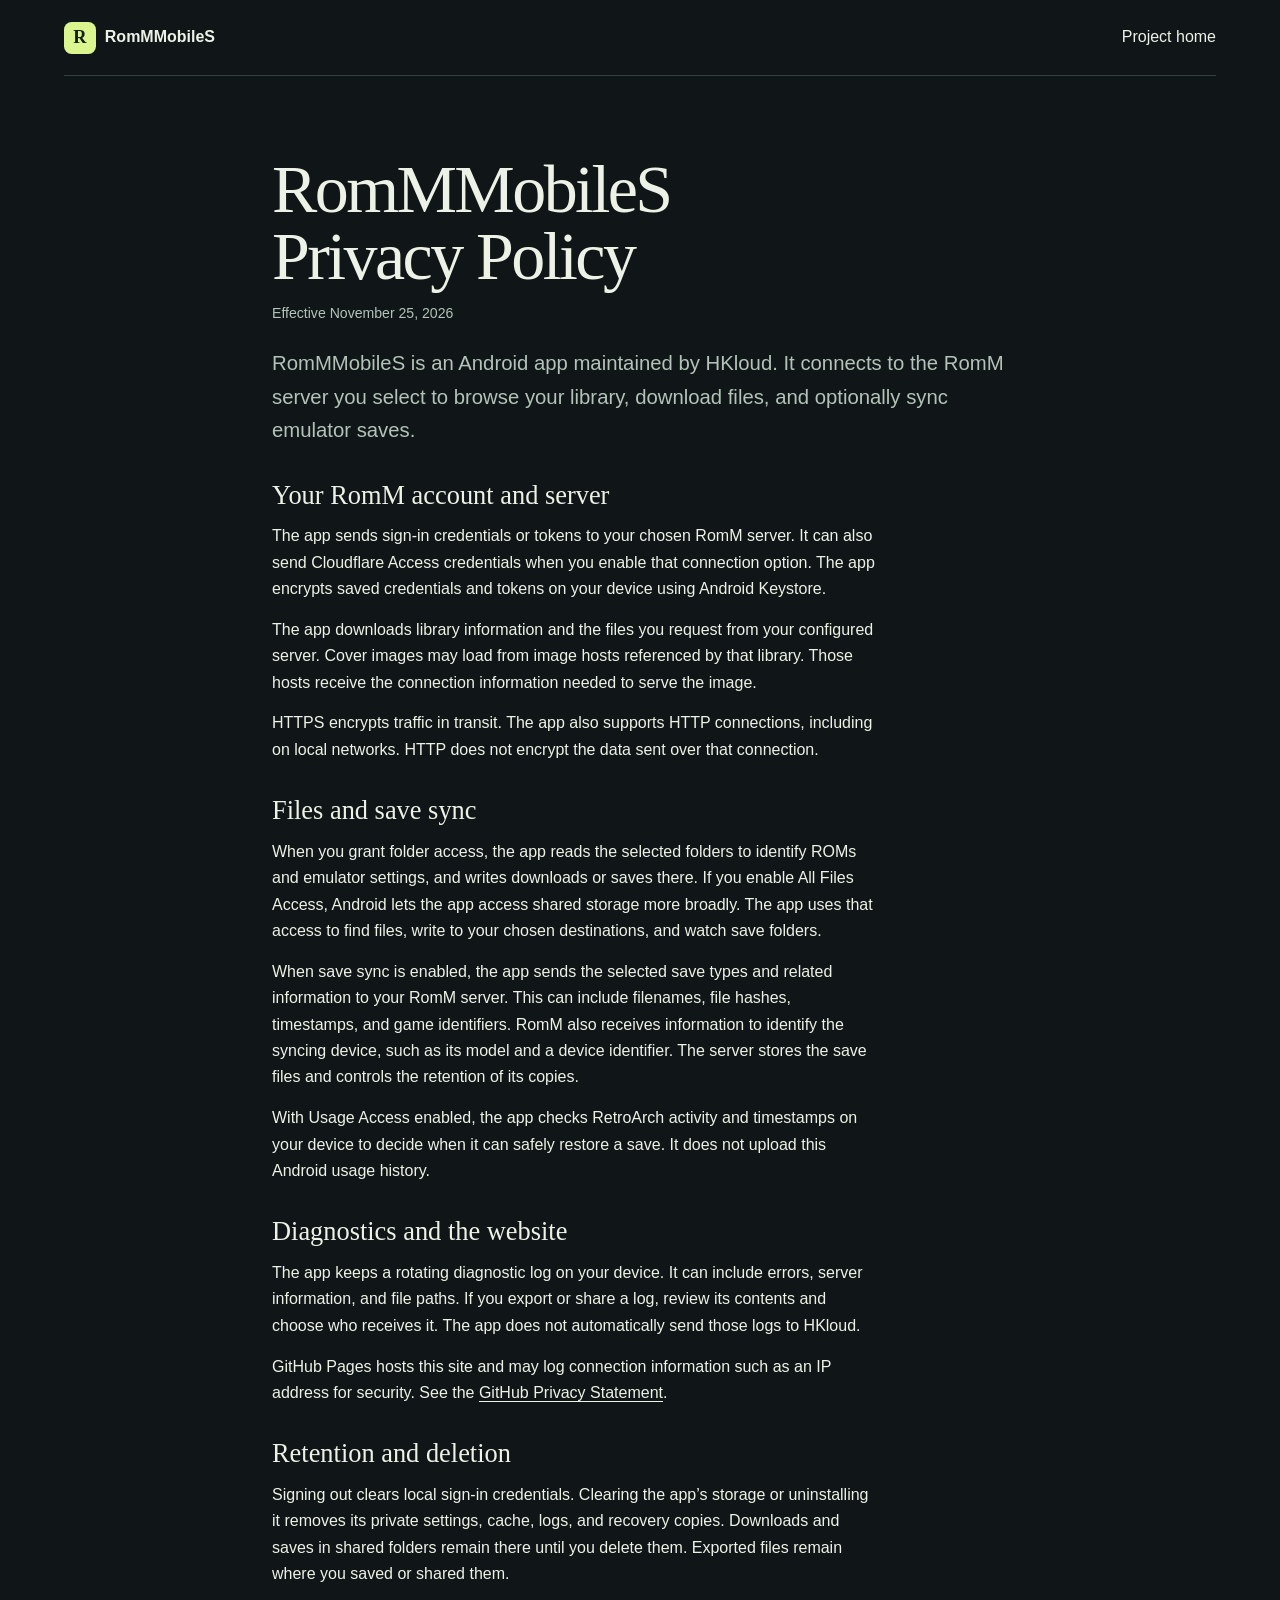
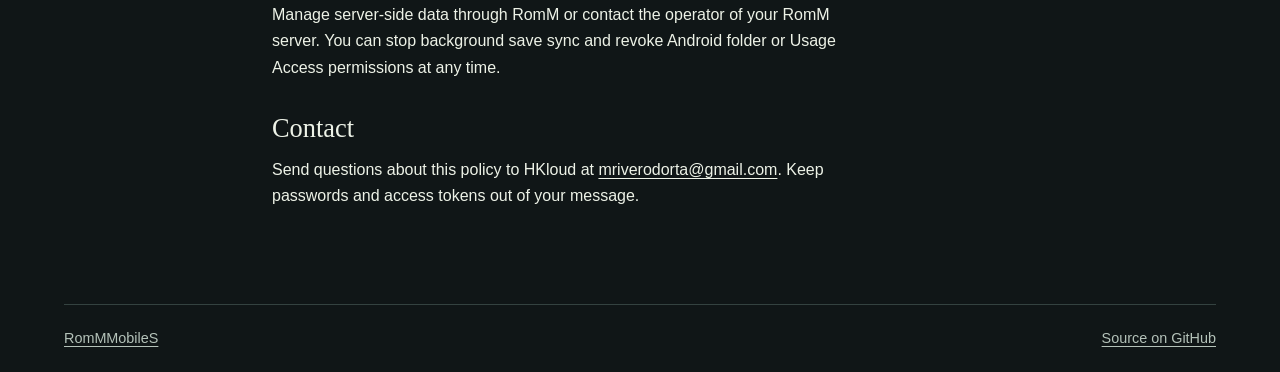
==== docs/privacy/index.html @ 4b058db2 "Add RomMMobileS project and privacy pages" ====
<!doctype html>
<html lang="en">
<head>
  <meta charset="utf-8">
  <meta name="viewport" content="width=device-width, initial-scale=1">
  <meta name="description" content="Learn how RomMMobileS handles your server connection, local files, save data, and diagnostics.">
  <meta name="color-scheme" content="dark">
  <title>Privacy Policy — RomMMobileS</title>
  <link rel="stylesheet" href="../site.css">
</head>
<body>
  <a class="skip" href="#main">Skip to content</a>
  <header class="bar wrap">
    <a class="brand" href="../"><span class="mark" aria-hidden="true">R</span> RomMMobileS</a>
    <nav aria-label="Main navigation"><a href="../">Project home</a></nav>
  </header>

  <main id="main" class="wrap policy">
    <h1>RomMMobileS Privacy Policy</h1>
    <p class="fine">Effective November 25, 2026</p>
    <p class="lede">RomMMobileS is an Android app maintained by HKloud. It connects to the RomM server you select to browse your library, download files, and optionally sync emulator saves.</p>

    <h2>Your RomM account and server</h2>
    <p>The app sends sign-in credentials or tokens to your chosen RomM server. It can also send Cloudflare Access credentials when you enable that connection option. The app encrypts saved credentials and tokens on your device using Android Keystore.</p>
    <p>The app downloads library information and the files you request from your configured server. Cover images may load from image hosts referenced by that library. Those hosts receive the connection information needed to serve the image.</p>
    <p>HTTPS encrypts traffic in transit. The app also supports HTTP connections, including on local networks. HTTP does not encrypt the data sent over that connection.</p>

    <h2>Files and save sync</h2>
    <p>When you grant folder access, the app reads the selected folders to identify ROMs and emulator settings, and writes downloads or saves there. If you enable All Files Access, Android lets the app access shared storage more broadly. The app uses that access to find files, write to your chosen destinations, and watch save folders.</p>
    <p>When save sync is enabled, the app sends the selected save types and related information to your RomM server. This can include filenames, file hashes, timestamps, and game identifiers. RomM also receives information to identify the syncing device, such as its model and a device identifier. The server stores the save files and controls the retention of its copies.</p>
    <p>With Usage Access enabled, the app checks RetroArch activity and timestamps on your device to decide when it can safely restore a save. It does not upload this Android usage history.</p>

    <h2>Diagnostics and the website</h2>
    <p>The app keeps a rotating diagnostic log on your device. It can include errors, server information, and file paths. If you export or share a log, review its contents and choose who receives it. The app does not automatically send those logs to HKloud.</p>
    <p>GitHub Pages hosts this site and may log connection information such as an IP address for security. See the <a href="https://docs.github.com/en/site-policy/privacy-policies/github-general-privacy-statement">GitHub Privacy Statement</a>.</p>

    <h2>Retention and deletion</h2>
    <p>Signing out clears local sign-in credentials. Clearing the app’s storage or uninstalling it removes its private settings, cache, logs, and recovery copies. Downloads and saves in shared folders remain there until you delete them. Exported files remain where you saved or shared them.</p>
    <p>Manage server-side data through RomM or contact the operator of your RomM server. You can stop background save sync and revoke Android folder or Usage Access permissions at any time.</p>

    <h2>Contact</h2>
    <p>Send questions about this policy to HKloud at <a href="mailto:mriverodorta@gmail.com">mriverodorta@gmail.com</a>. Keep passwords and access tokens out of your message.</p>
  </main>

  <footer class="bar wrap footer">
    <a href="../">RomMMobileS</a>
    <a href="https://github.com/mriverodorta/RomMMobileS">Source on GitHub</a>
  </footer>
</body>
</html>
---- docs/site.css ----
:root {
  color-scheme: dark;
  --bg: #101617;
  --panel: #182221;
  --rule: #344240;
  --text: #edf2e7;
  --muted: #b4c2b9;
  --accent: #dbf68e;
  --accent-ink: #132017;
  --body: "Trebuchet MS", "Segoe UI", sans-serif;
  --display: Georgia, "Times New Roman", serif;
}

* { box-sizing: border-box; }
html { scroll-behavior: smooth; }
body {
  margin: 0;
  background: var(--bg);
  color: var(--text);
  font: 1rem/1.65 var(--body);
}

.wrap { width: min(72rem, calc(100% - 3rem)); margin-inline: auto; }
a { color: inherit; text-underline-offset: .2em; }
a:hover { color: var(--accent); }
a:focus-visible { outline: 2px solid var(--accent); outline-offset: 5px; border-radius: .15rem; }
.skip {
  position: absolute;
  inset: .75rem auto auto 1rem;
  padding: .5rem 1rem;
  background: var(--text);
  color: var(--bg);
  transform: translateY(-220%);
}
.skip:focus { transform: none; }

.bar {
  display: flex;
  align-items: center;
  justify-content: space-between;
  flex-wrap: wrap;
  gap: 1rem 1.75rem;
  padding-block: 1.35rem;
  border-bottom: 1px solid var(--rule);
}
.bar nav { display: flex; flex-wrap: wrap; gap: .45rem 1.5rem; }
.bar nav a, .brand { text-decoration: none; }
.brand { display: inline-flex; gap: .55rem; align-items: center; font-weight: 700; }
.mark {
  display: inline-grid;
  place-items: center;
  width: 2rem;
  height: 2rem;
  color: var(--accent-ink);
  background: var(--accent);
  border-radius: .48rem;
  font: 700 1.15rem var(--display);
}

.hero {
  display: grid;
  grid-template-columns: minmax(0, 1.45fr) minmax(0, 1fr);
  align-items: center;
  gap: clamp(2.5rem, 6vw, 6rem);
  padding-block: clamp(3.5rem, 9vw, 7.6rem);
}
.kicker, .section-label { color: var(--accent); font-size: .92rem; font-weight: 700; }
h1, h2 { font: 400 2rem/1.17 var(--display); margin: 0 0 .8rem; text-wrap: balance; }
h1 { font-size: clamp(2.65rem, 7.2vw, 6.2rem); letter-spacing: -.038em; line-height: .98; }
p { margin: 0 0 .9rem; }
.lede { color: var(--muted); font-size: clamp(1.05rem, 1.9vw, 1.27rem); max-width: 37rem; margin-block: 1.35rem; }
.fine { color: var(--muted); font-size: .88rem; }
.actions { display: flex; flex-wrap: wrap; align-items: center; gap: .9rem 1.3rem; margin-block: 1.85rem .8rem; }
.button {
  display: inline-flex;
  align-items: center;
  gap: 1rem;
  padding: .7rem 1.1rem;
  border-radius: .45rem;
  background: var(--accent);
  color: var(--accent-ink);
  font-weight: 700;
  text-decoration: none;
}
.button:hover { background: #effcb6; color: var(--accent-ink); }
.secondary { display: inline-flex; gap: .4rem; align-items: center; color: var(--accent); }

.route {
  margin: 0;
  padding: 1.4rem clamp(1rem, 4vw, 2.35rem) 1.85rem;
  border: 1px solid #546653;
  border-radius: .85rem;
  background: var(--panel);
}
.route-title { display: flex; gap: .6rem; align-items: center; padding-bottom: 1rem; border-bottom: 1px solid var(--rule); font-size: .9rem; }
.lamp { width: .53rem; height: .53rem; border-radius: 50%; background: var(--accent); }
.route ol { list-style: none; margin: 0; padding: 0; }
.route li { display: flex; align-items: center; gap: .9rem; position: relative; padding-top: 1.35rem; }
.route li + li::before { content: ""; position: absolute; left: .83rem; top: -.35rem; width: 1px; height: 1.59rem; background: #617950; }
.node { width: 1.7rem; height: .96rem; flex: 0 0 auto; border: 1px solid #aec595; border-radius: .28rem; background: #23342b; }
.node.server { width: 1.23rem; height: 1.23rem; margin-inline: .235rem; border-radius: .22rem; border: 3px double var(--accent); }
.route strong { display: block; }
.route li div span { color: var(--muted); font-size: .87rem; display: block; }

.section { border-top: 1px solid var(--rule); padding-block: clamp(2rem, 5vw, 3.75rem); }
.section-label { margin-bottom: 1.15rem; }
.features { display: grid; grid-template-columns: repeat(3, minmax(0, 1fr)); gap: 1.8rem; }
.features article + article { border-left: 1px solid var(--rule); padding-left: 1.8rem; }
.features p, .setup p, .notes p { color: var(--muted); }
.setup { display: grid; grid-template-columns: minmax(0, .9fr) minmax(0, 1.1fr); gap: clamp(1.1rem, 6vw, 5rem); }
.setup ol { margin: 0; padding: 0 0 0 1.6rem; }
.setup li { padding: .8rem 0 .8rem .4rem; border-bottom: 1px solid var(--rule); }
.setup li::marker { color: var(--accent); font-weight: 700; }
.notes h2 { font-size: 1.5rem; }
.notes p { margin: 0; }
.footer { border-top: 1px solid var(--rule); border-bottom: 0; color: var(--muted); font-size: .9rem; }

.policy { max-width: 46rem; padding-block: clamp(2.5rem, 7vw, 5rem); }
.policy h1 { font-size: clamp(2.45rem, 6vw, 4.25rem); margin-bottom: .8rem; }
.policy h2 { font-size: 1.65rem; margin-top: 2rem; }
.policy p { max-width: 68ch; }
.policy a { overflow-wrap: anywhere; }

@media (max-width: 50rem) {
  .hero { grid-template-columns: minmax(0, 1fr); }
  .route { max-width: 32rem; }
  .features { grid-template-columns: minmax(0, 1fr); gap: 1.2rem; }
  .features article + article { border-left: 0; border-top: 1px solid var(--rule); padding: 1.2rem 0 0; }
  .features p { margin-bottom: 0; }
}
@media (max-width: 36rem) {
  .wrap { width: calc(100% - 2rem); }
  .bar nav { gap: .65rem 1rem; }
  .setup { grid-template-columns: minmax(0, 1fr); }
  .wide-break { display: none; }
}
@media (prefers-reduced-motion: reduce) {
  html { scroll-behavior: auto; }
}
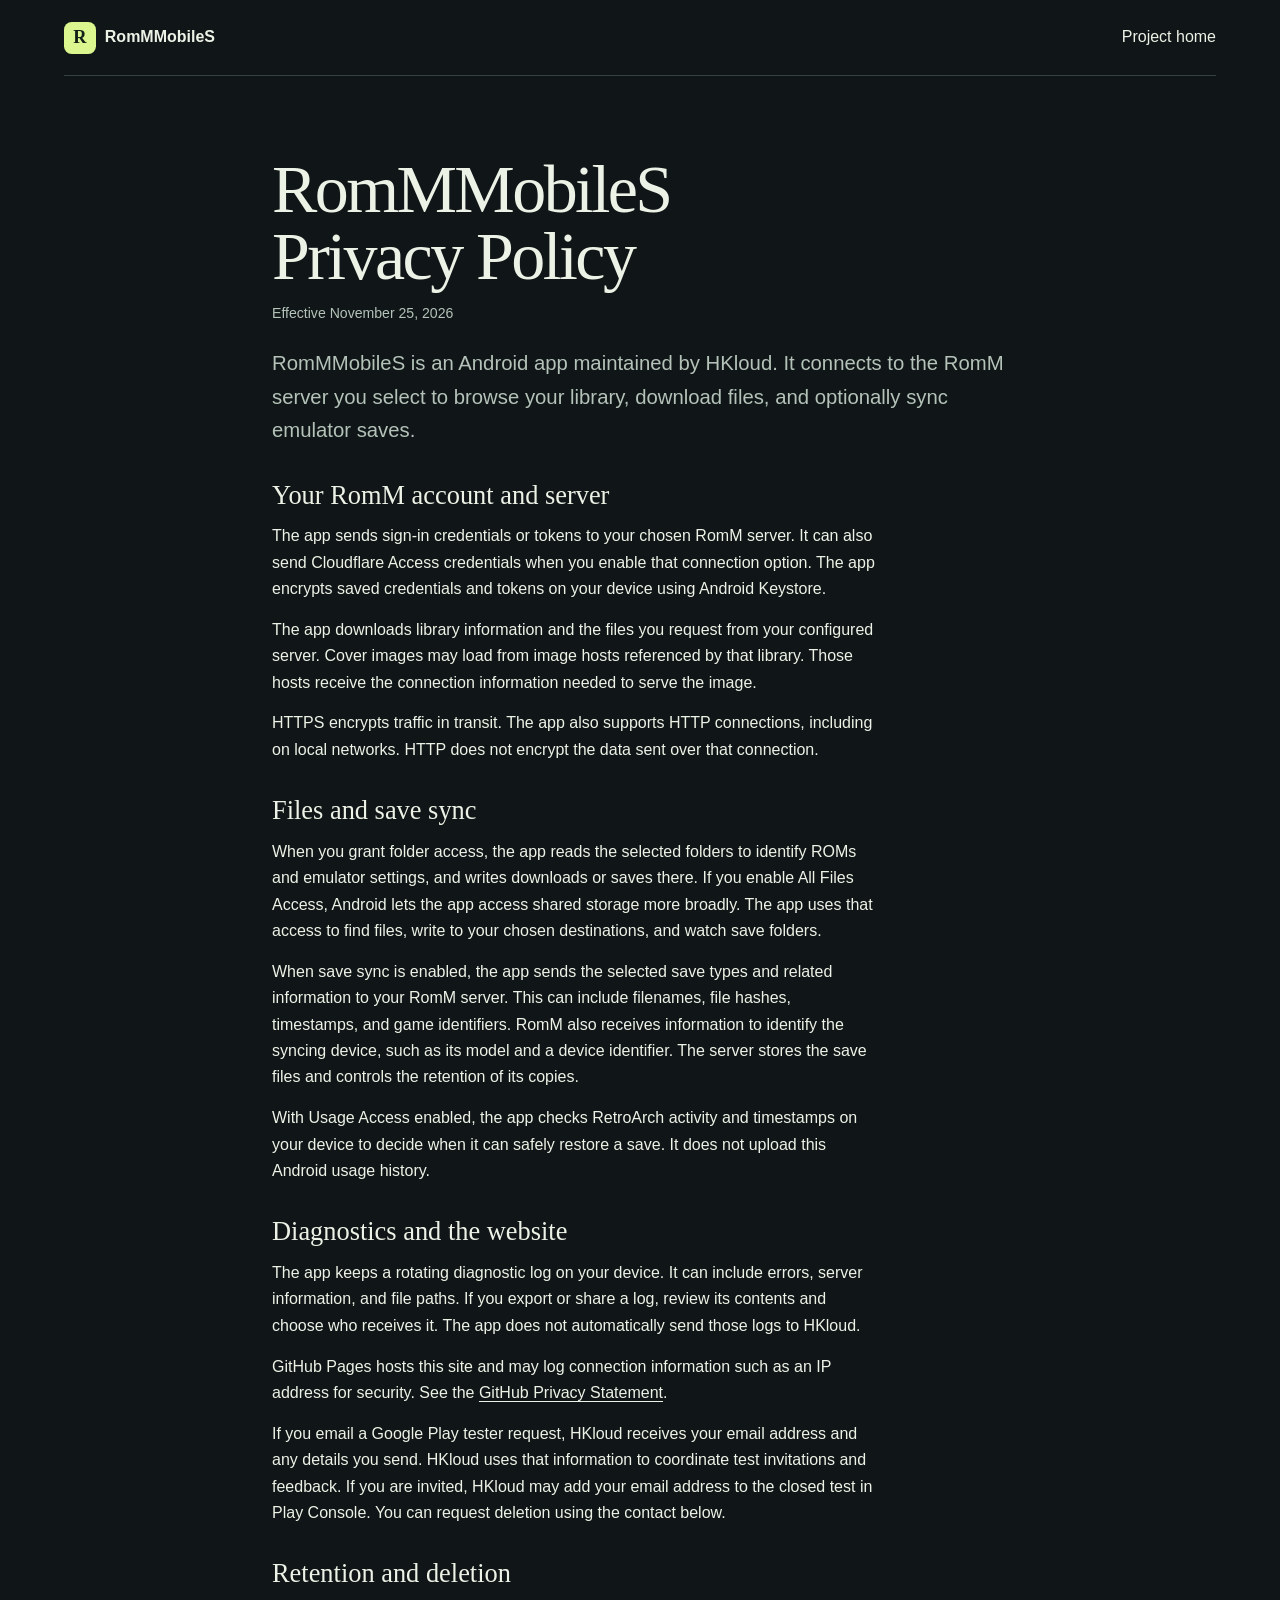
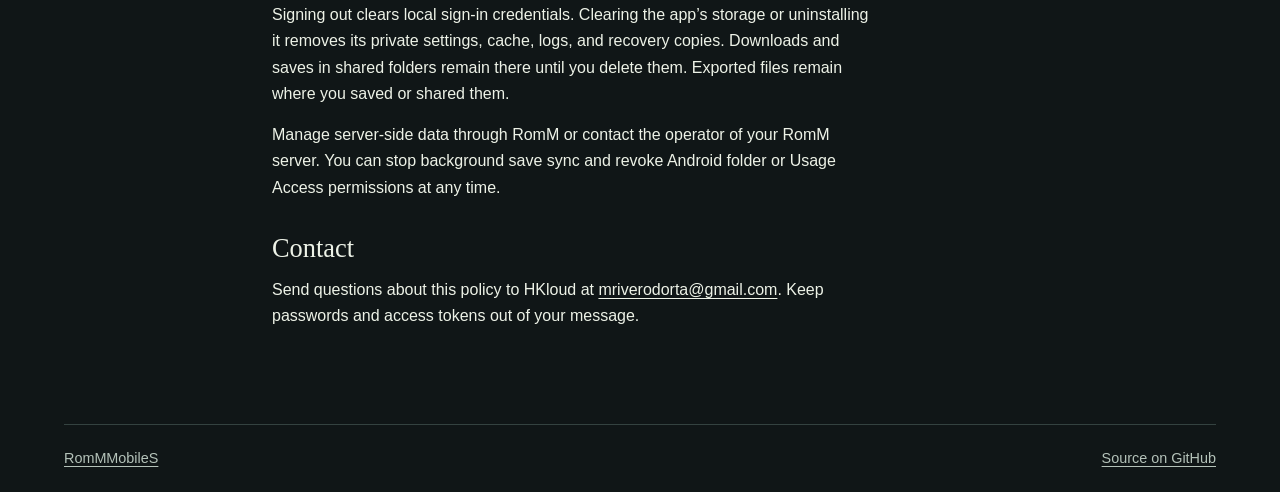
==== commit e42521a0: "Invite Google Play testers on the project site" ====
--- a/docs/privacy/index.html
+++ b/docs/privacy/index.html
@@ -33,6 +33,7 @@
     <h2>Diagnostics and the website</h2>
     <p>The app keeps a rotating diagnostic log on your device. It can include errors, server information, and file paths. If you export or share a log, review its contents and choose who receives it. The app does not automatically send those logs to HKloud.</p>
     <p>GitHub Pages hosts this site and may log connection information such as an IP address for security. See the <a href="https://docs.github.com/en/site-policy/privacy-policies/github-general-privacy-statement">GitHub Privacy Statement</a>.</p>
+    <p>If you email a Google Play tester request, HKloud receives your email address and any details you send. HKloud uses that information to coordinate test invitations and feedback. If you are invited, HKloud may add your email address to the closed test in Play Console. You can request deletion using the contact below.</p>
 
     <h2>Retention and deletion</h2>
     <p>Signing out clears local sign-in credentials. Clearing the app’s storage or uninstalling it removes its private settings, cache, logs, and recovery copies. Downloads and saves in shared folders remain there until you delete them. Exported files remain where you saved or shared them.</p>
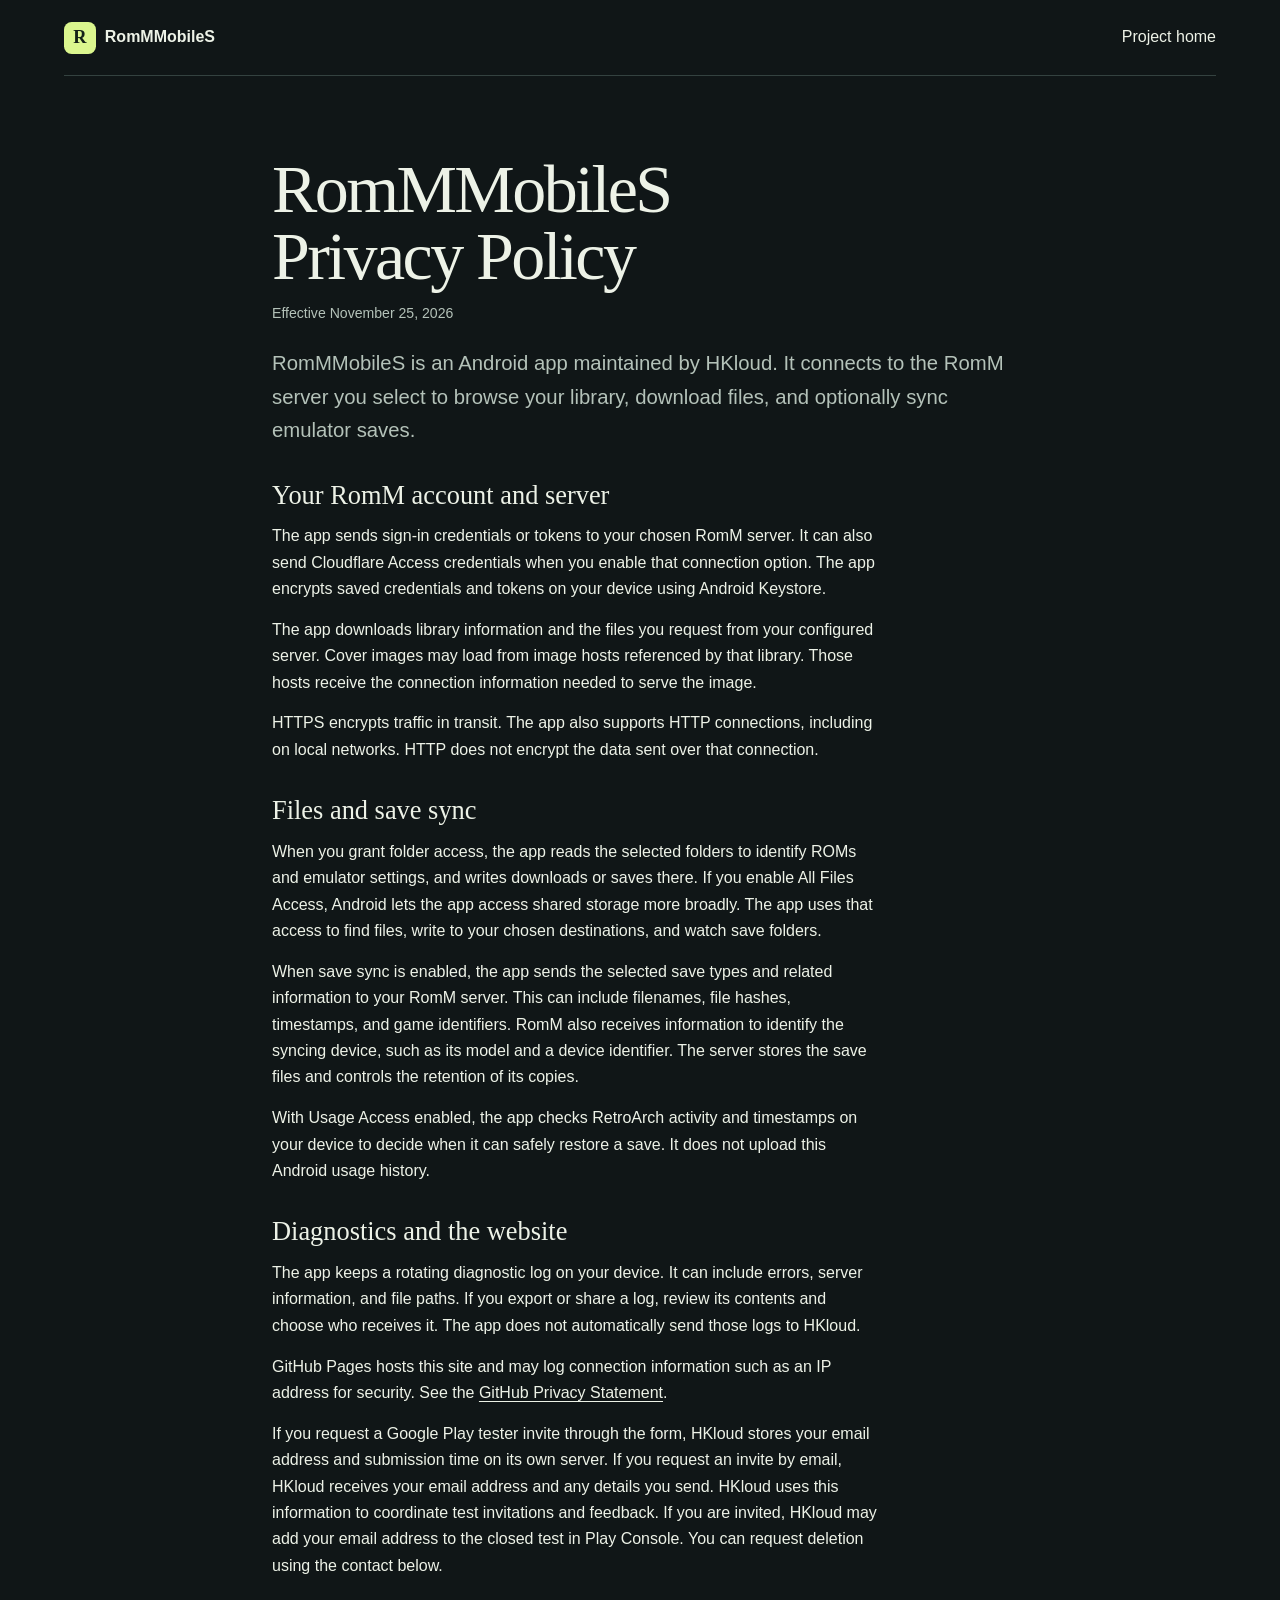
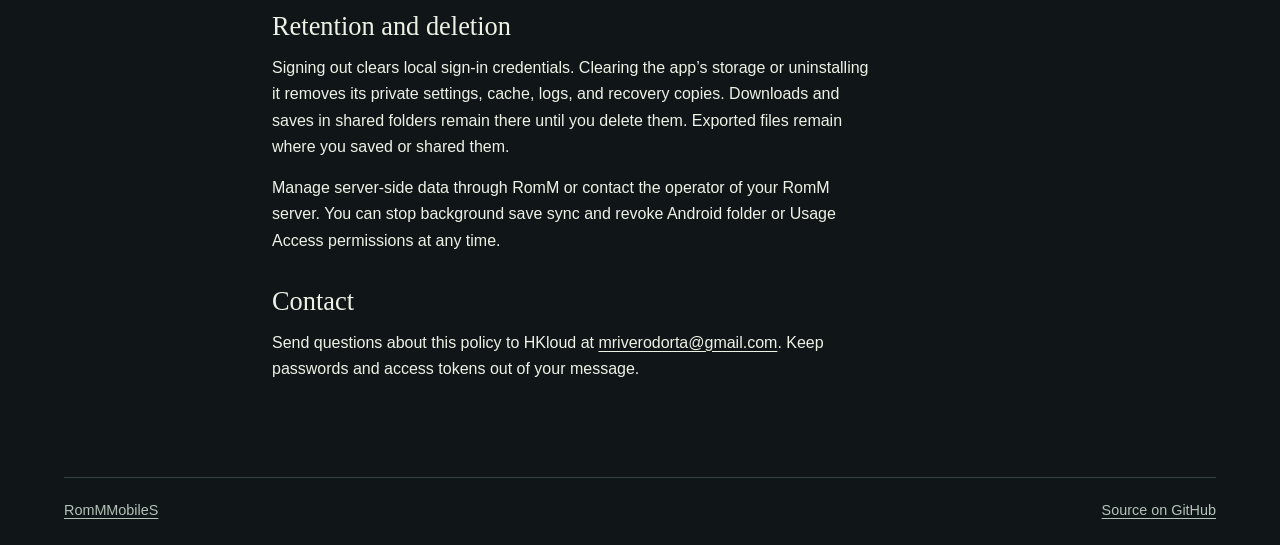
==== commit 86d3b215: "Store Google Play tester signups on a self-hosted service" ====
--- a/docs/privacy/index.html
+++ b/docs/privacy/index.html
@@ -33,7 +33,7 @@
     <h2>Diagnostics and the website</h2>
     <p>The app keeps a rotating diagnostic log on your device. It can include errors, server information, and file paths. If you export or share a log, review its contents and choose who receives it. The app does not automatically send those logs to HKloud.</p>
     <p>GitHub Pages hosts this site and may log connection information such as an IP address for security. See the <a href="https://docs.github.com/en/site-policy/privacy-policies/github-general-privacy-statement">GitHub Privacy Statement</a>.</p>
-    <p>If you email a Google Play tester request, HKloud receives your email address and any details you send. HKloud uses that information to coordinate test invitations and feedback. If you are invited, HKloud may add your email address to the closed test in Play Console. You can request deletion using the contact below.</p>
+    <p>If you request a Google Play tester invite through the form, HKloud stores your email address and submission time on its own server. If you request an invite by email, HKloud receives your email address and any details you send. HKloud uses this information to coordinate test invitations and feedback. If you are invited, HKloud may add your email address to the closed test in Play Console. You can request deletion using the contact below.</p>
 
     <h2>Retention and deletion</h2>
     <p>Signing out clears local sign-in credentials. Clearing the app’s storage or uninstalling it removes its private settings, cache, logs, and recovery copies. Downloads and saves in shared folders remain there until you delete them. Exported files remain where you saved or shared them.</p>
--- a/docs/site.css
+++ b/docs/site.css
@@ -111,6 +111,20 @@
 .setup ol { margin: 0; padding: 0 0 0 1.6rem; }
 .setup li { padding: .8rem 0 .8rem .4rem; border-bottom: 1px solid var(--rule); }
 .setup li::marker { color: var(--accent); font-weight: 700; }
+.tester-form { display: grid; gap: .65rem; margin-block: 1rem; }
+.tester-form input {
+  min-width: 0;
+  padding: .65rem .8rem;
+  border: 1px solid #71806c;
+  border-radius: .45rem;
+  background: var(--panel);
+  color: var(--text);
+  font: inherit;
+}
+.tester-form .button { justify-self: start; border: 0; font: inherit; font-weight: 700; cursor: pointer; }
+.tester-form :is(input, button):focus-visible { outline: 2px solid var(--accent); outline-offset: 3px; }
+.tester-form button:disabled { opacity: .65; cursor: wait; }
+#tester-status { margin: 0; }
 .notes h2 { font-size: 1.5rem; }
 .notes p { margin: 0; }
 .footer { border-top: 1px solid var(--rule); border-bottom: 0; color: var(--muted); font-size: .9rem; }
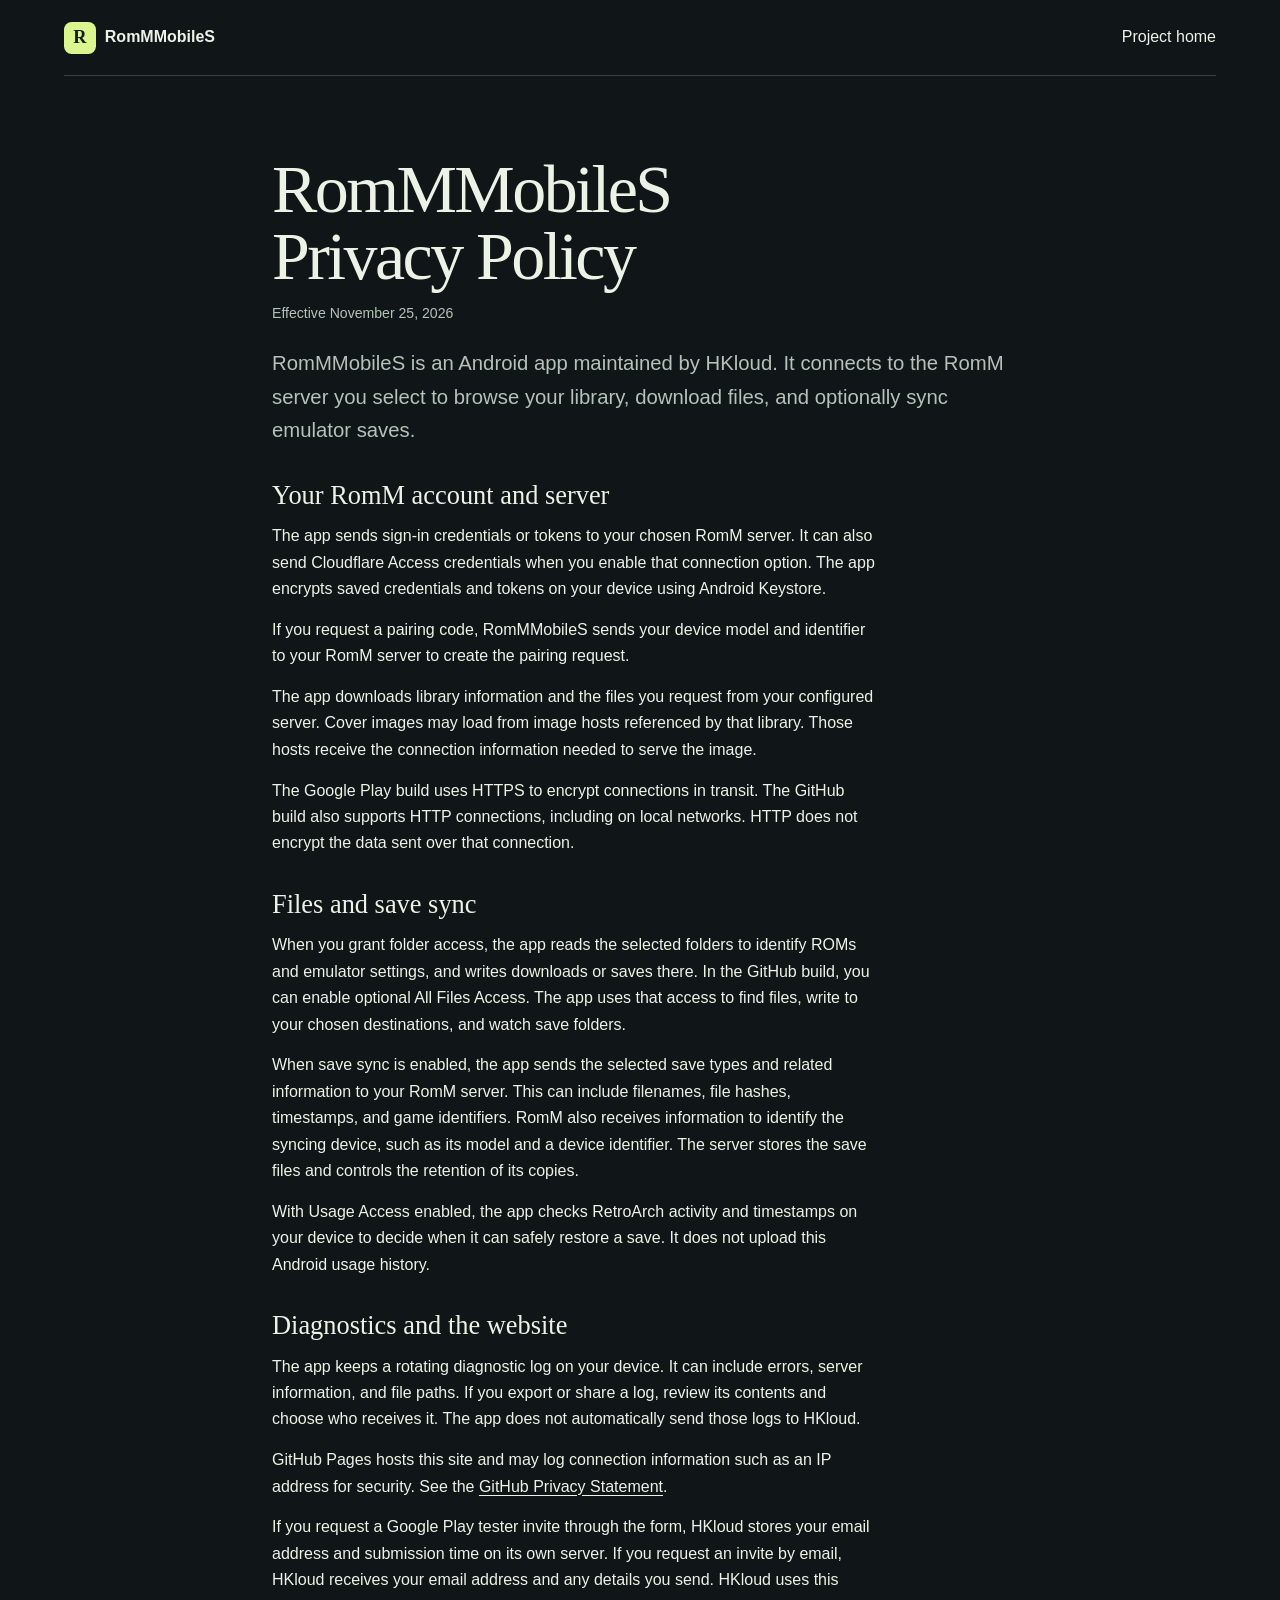
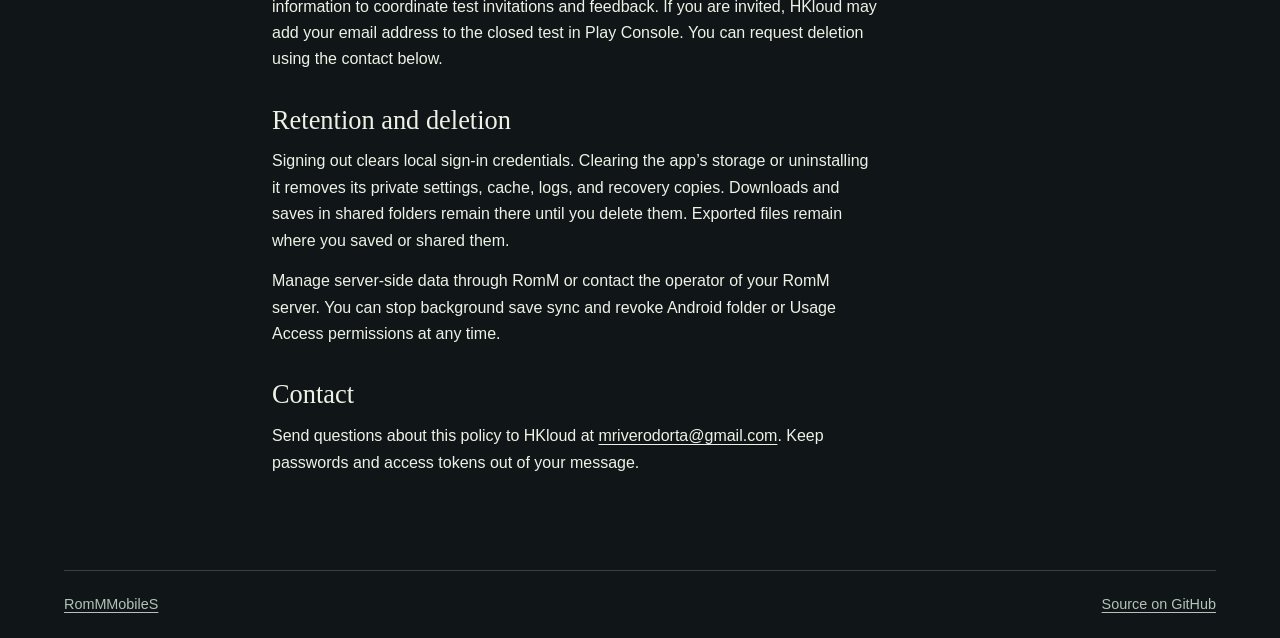
==== commit 47a1f20e: "Update privacy policy for the Google Play build" ====
--- a/docs/privacy/index.html
+++ b/docs/privacy/index.html
@@ -22,11 +22,12 @@
 
     <h2>Your RomM account and server</h2>
     <p>The app sends sign-in credentials or tokens to your chosen RomM server. It can also send Cloudflare Access credentials when you enable that connection option. The app encrypts saved credentials and tokens on your device using Android Keystore.</p>
+    <p>If you request a pairing code, RomMMobileS sends your device model and identifier to your RomM server to create the pairing request.</p>
     <p>The app downloads library information and the files you request from your configured server. Cover images may load from image hosts referenced by that library. Those hosts receive the connection information needed to serve the image.</p>
-    <p>HTTPS encrypts traffic in transit. The app also supports HTTP connections, including on local networks. HTTP does not encrypt the data sent over that connection.</p>
+    <p>The Google Play build uses HTTPS to encrypt connections in transit. The GitHub build also supports HTTP connections, including on local networks. HTTP does not encrypt the data sent over that connection.</p>
 
     <h2>Files and save sync</h2>
-    <p>When you grant folder access, the app reads the selected folders to identify ROMs and emulator settings, and writes downloads or saves there. If you enable All Files Access, Android lets the app access shared storage more broadly. The app uses that access to find files, write to your chosen destinations, and watch save folders.</p>
+    <p>When you grant folder access, the app reads the selected folders to identify ROMs and emulator settings, and writes downloads or saves there. In the GitHub build, you can enable optional All Files Access. The app uses that access to find files, write to your chosen destinations, and watch save folders.</p>
     <p>When save sync is enabled, the app sends the selected save types and related information to your RomM server. This can include filenames, file hashes, timestamps, and game identifiers. RomM also receives information to identify the syncing device, such as its model and a device identifier. The server stores the save files and controls the retention of its copies.</p>
     <p>With Usage Access enabled, the app checks RetroArch activity and timestamps on your device to decide when it can safely restore a save. It does not upload this Android usage history.</p>
 
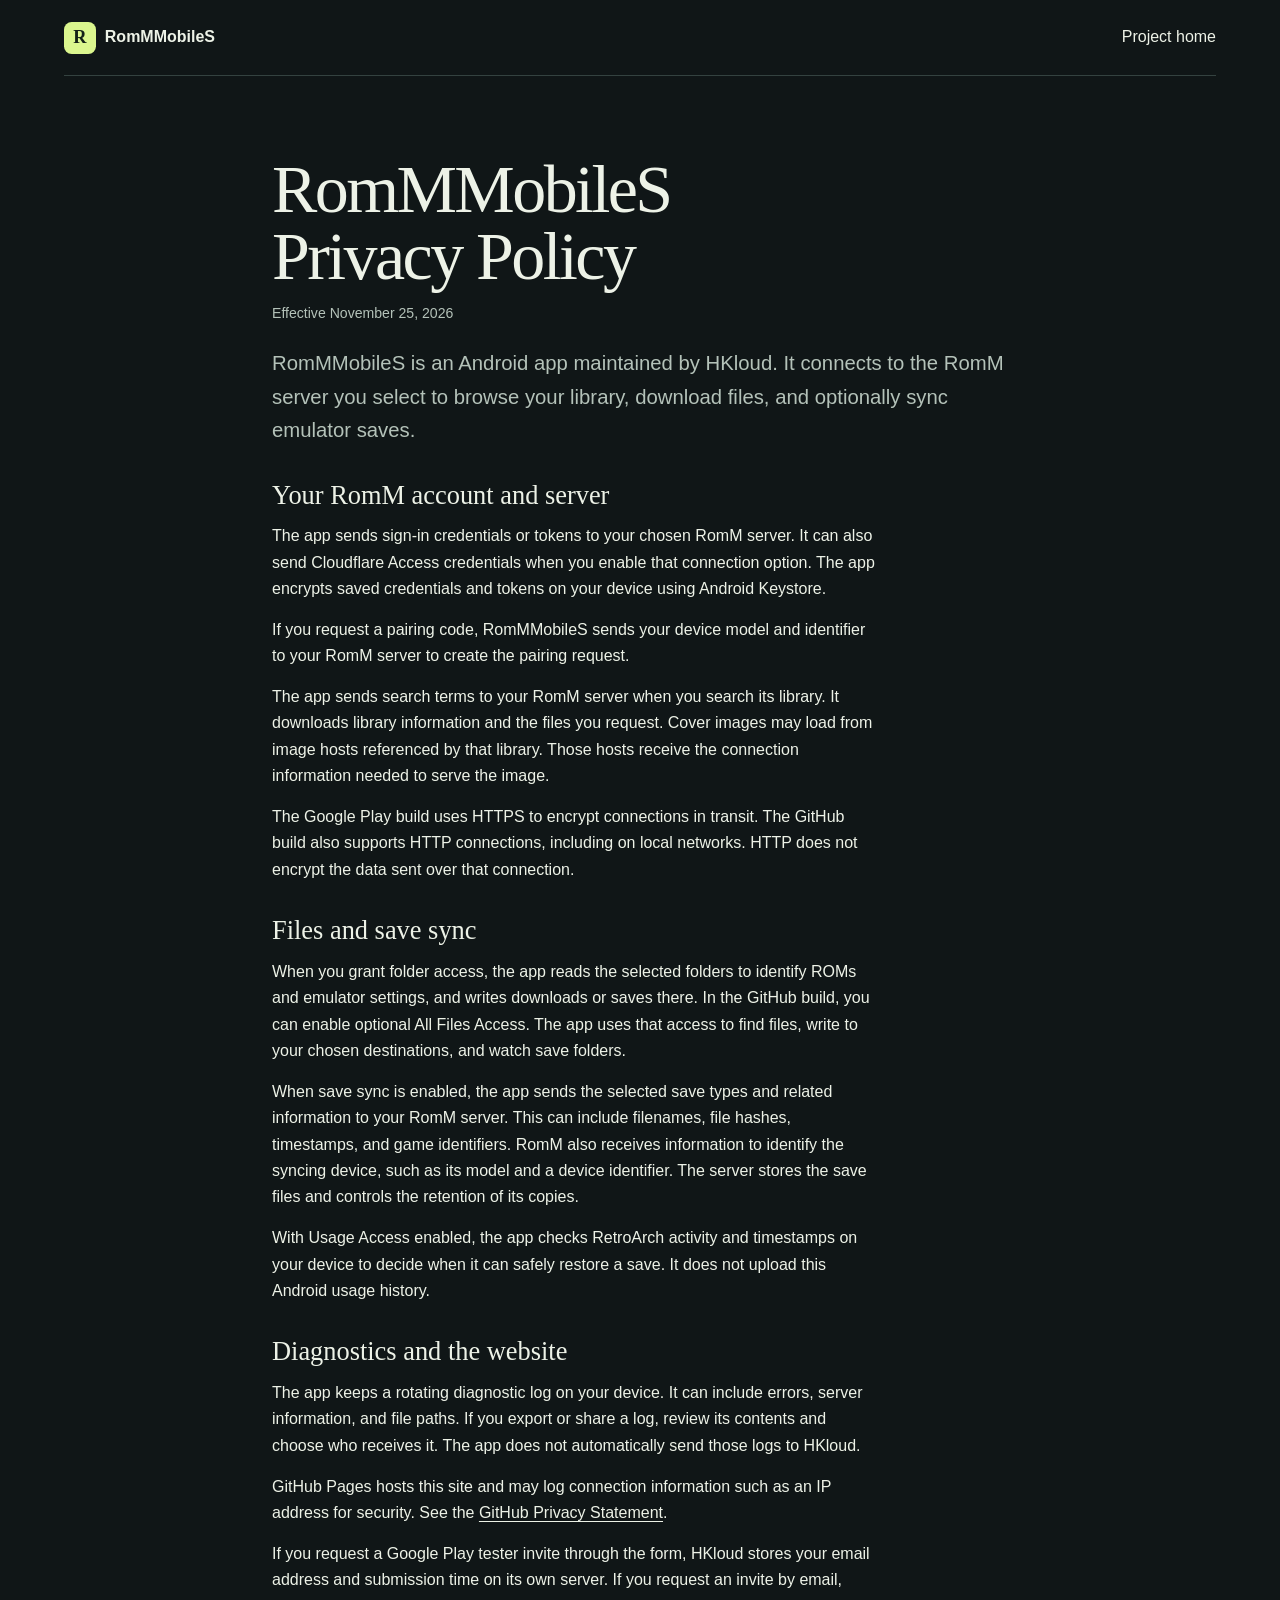
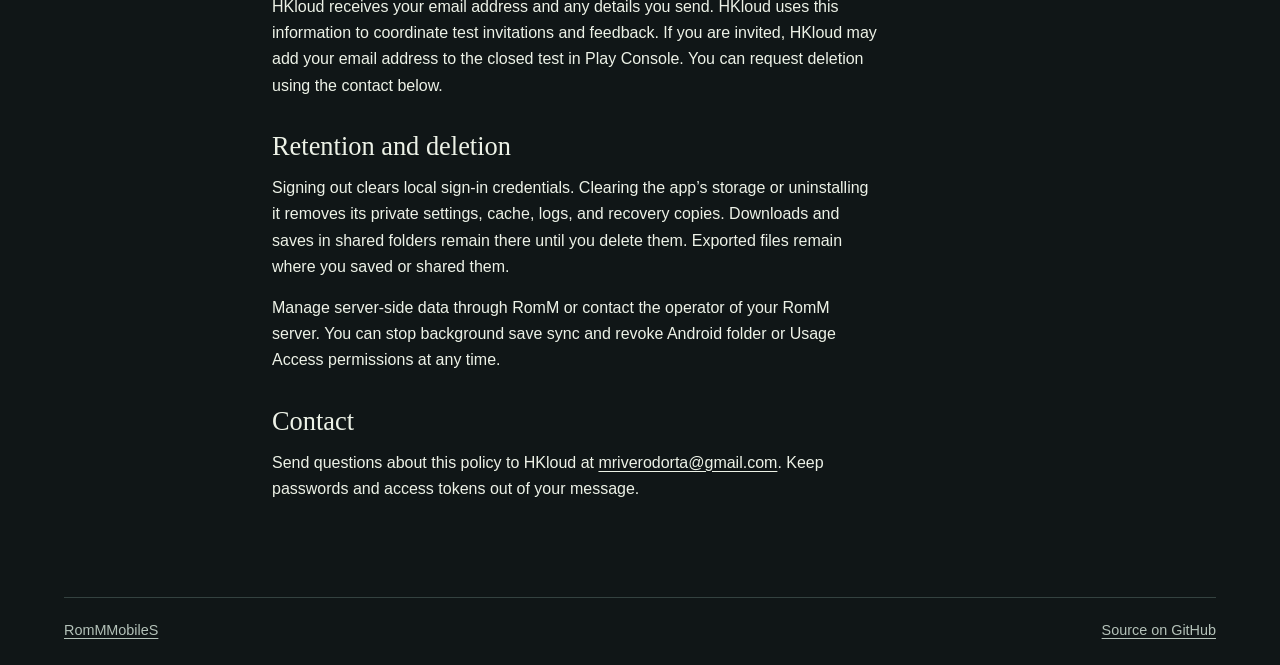
==== commit cdecfbd6: "Disclose RomM library search requests" ====
--- a/docs/privacy/index.html
+++ b/docs/privacy/index.html
@@ -23,7 +23,7 @@
     <h2>Your RomM account and server</h2>
     <p>The app sends sign-in credentials or tokens to your chosen RomM server. It can also send Cloudflare Access credentials when you enable that connection option. The app encrypts saved credentials and tokens on your device using Android Keystore.</p>
     <p>If you request a pairing code, RomMMobileS sends your device model and identifier to your RomM server to create the pairing request.</p>
-    <p>The app downloads library information and the files you request from your configured server. Cover images may load from image hosts referenced by that library. Those hosts receive the connection information needed to serve the image.</p>
+    <p>The app sends search terms to your RomM server when you search its library. It downloads library information and the files you request. Cover images may load from image hosts referenced by that library. Those hosts receive the connection information needed to serve the image.</p>
     <p>The Google Play build uses HTTPS to encrypt connections in transit. The GitHub build also supports HTTP connections, including on local networks. HTTP does not encrypt the data sent over that connection.</p>
 
     <h2>Files and save sync</h2>
